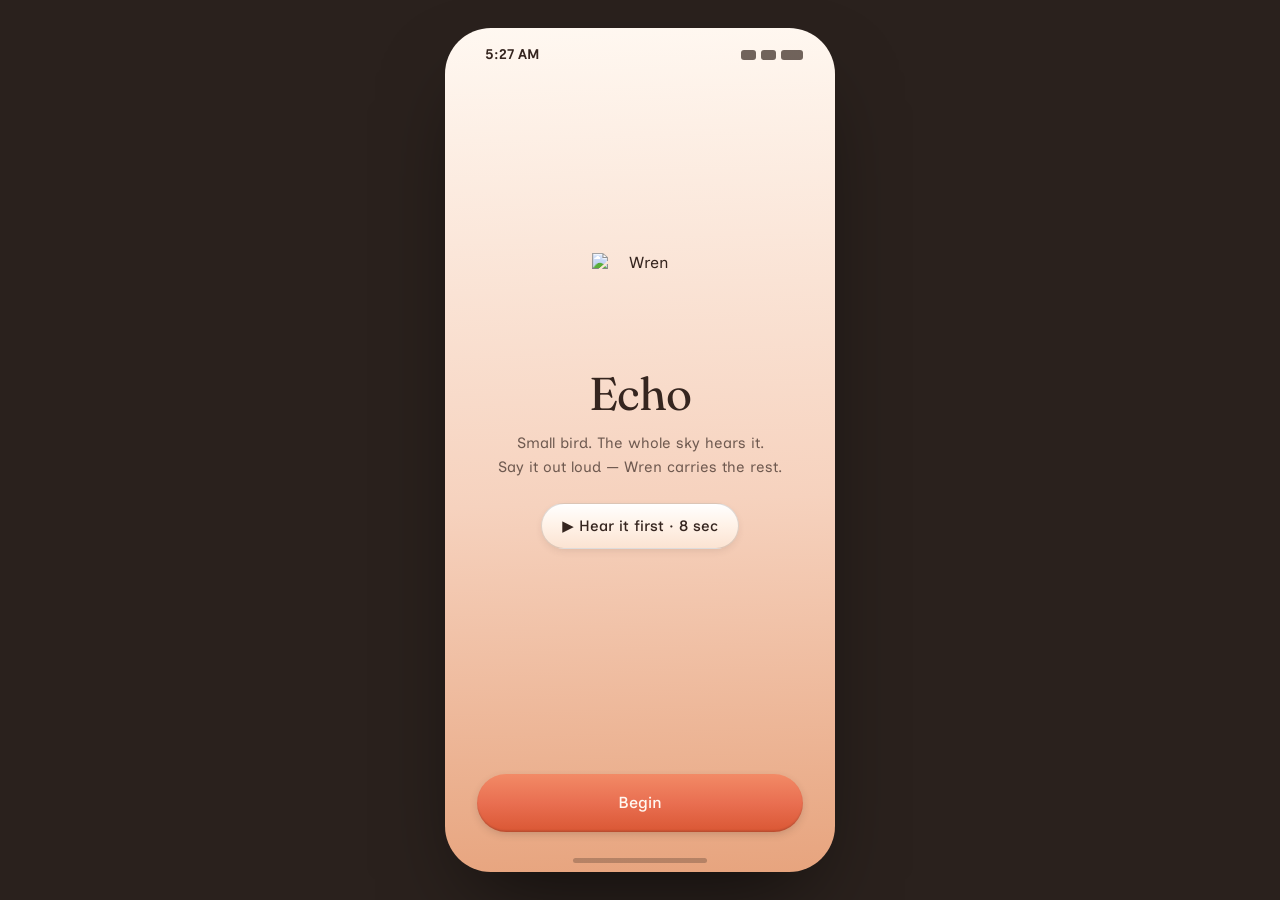
==== app/index.html @ 81ec8bd5 "Onboarding 按新 Figma 重做：打字优先，改名 Echo app 叫 Echo，Wren 是里面那只鸟 —— 商店名管获客，角色管留存。  输入方式按题型分： - 短事实（城市/名字/工" ====
<!doctype html>
<html lang="en">
<head>
<meta charset="utf-8">
<meta name="viewport" content="width=device-width, initial-scale=1, viewport-fit=cover, maximum-scale=1">
<meta name="apple-mobile-web-app-capable" content="yes">
<meta name="theme-color" content="#FFF8F1">
<title>Echo</title>
<link rel="preconnect" href="https://fonts.googleapis.com">
<link rel="preconnect" href="https://fonts.gstatic.com" crossorigin>
<link href="https://fonts.googleapis.com/css2?family=Fraunces:ital,opsz,wght@0,9..144,300..700;1,9..144,300..700&family=Inclusive+Sans:ital,wght@0,300..700;1,300..700&display=swap" rel="stylesheet">
<link rel="stylesheet" href="app.css?v=1787794244">
<link rel="icon" href="assets/wren-app-icon.svg">
<link rel="apple-touch-icon" href="assets/logo-1024.png">
</head>
<body>

<div id="phone">
  <div id="grain"></div>

  <div class="statusbar">
    <span id="clock">9:41</span>
    <span class="g"><i></i><i></i><i></i></span>
  </div>

  <div id="stage"></div>

  <div class="tabs" id="tabs" style="display:none"></div>
  <div class="homebar"></div>
  <div class="toast" id="toast"></div>
</div>

<script src="speech.js?v=1787794244"></script>
<script src="generate.js?v=1787794244"></script>
<script src="app.js?v=1787794244"></script>
</body>
</html>
---- app/app.css ----
/* ═══════════════════════════════════════════════════
   Wren · Quiet Signal
   设计系统直译自 Figma 的变量与样式
   ═══════════════════════════════════════════════════ */

:root {
  /* colour */
  --ink:      #35251F;
  --ink-700:  #4A3529;
  --ink-500:  #6E5546;
  --ink-300:  #A18978;
  --signal:   #E96F51;
  --signal-lo:#F28A66;
  --signal-hi:#DA5734;
  --clay:     #E7A47E;
  --peach:    #F6D2BE;
  --paper:    #FFF8F1;
  --bone:     #F4F0E8;

  --fg:          var(--ink);
  --fg-2:        rgba(53, 37, 31, .70);
  --fg-3:        rgba(53, 37, 31, .48);
  --hairline:    rgba(53, 37, 31, .16);
  --frost:       rgba(255, 255, 255, .34);

  /* surfaces — the four times of day */
  /* 两套底，都来自 Figma 的填充样式：
     默认 Surface/Morning —— 浅顶暖底，onboarding / Welcome 用
     .clay 是那个叫 "dark" 的 —— 陶土顶浅底，Home 用，
     因为 Home 顶上压着奶白的鸟和 wordmark，浅底会让它们消失 */
  --surface: linear-gradient(178deg, #FFF8F1 0%, #F6D2BE 56%, #E7A47E 100%);
  --surface-clay: linear-gradient(180deg, #C28061 0%, #E8D6CB 60%, #DFD5CF 100%);

  /* press */
  --grad-signal: linear-gradient(180deg, #F28A66 0%, #E96F51 50%, #DA5734 100%);
  --grad-paper:  linear-gradient(180deg, #FFFFFF 0%, #FFF3E9 45%, #FBE3D2 100%);
  --lift-strong: inset 0 -1.5px 1.5px rgba(53,37,31,.20), 0 3px 10px -2px rgba(53,37,31,.24);
  --lift-soft:   0 3px 10px -3px rgba(53,37,31,.16);

  /* type */
  --serif: 'Fraunces', Georgia, serif;
  --sans:  'Inclusive Sans', -apple-system, system-ui, sans-serif;

  --r-sm: 12px; --r-md: 20px; --r-lg: 28px; --r-full: 999px;
  --ease-enter: cubic-bezier(.16, 1, .3, 1);
  --ease-breath: cubic-bezier(.37, 0, .63, 1);
}

* { box-sizing: border-box; margin: 0; padding: 0; -webkit-tap-highlight-color: transparent; }
html, body { height: 100%; overscroll-behavior: none; }
body {
  overflow: hidden;
  font-family: var(--sans);
  color: var(--fg);
  background: #2A211D;
  display: grid;
  place-items: center;
}

/* ── the device ─────────────────────────────────── */
#phone {
  /* color 必须在这里解析 —— 放在 body 上的话夜间模式换了 --fg 也没用，
     子元素继承的是算好的颜色值，不是变量 */
  color: var(--fg);
  position: relative;
  width: 390px; height: 844px;
  overflow: hidden;
  background: var(--surface);
  box-shadow: 0 40px 90px -30px rgba(0,0,0,.65);
}
/* 只有真正的窄屏才铺满。桌面上永远是一台 390×844 的手机 ——
   窗口不够高就整体缩放，不拉伸。 */
#phone { border-radius: 46px; transform-origin: center center; }
#phone.clay { background: var(--surface-clay); }
@media (max-width: 430px) {
  body { display: block; overflow: auto; }
  #phone { width: 100vw; height: 100dvh; border-radius: 0; box-shadow: none; transform: none !important; }
}

/* the grain lives on the device, above the gradient, under everything else */
#grain {
  position: absolute; inset: 0; z-index: 1; pointer-events: none;
  background-image: url('assets/grain-surface.png');
  background-size: 512px 512px;
  mix-blend-mode: overlay;
  opacity: .8;
}

/* ── screens ────────────────────────────────────── */
#stage { position: absolute; inset: 0; z-index: 2; }
.screen {
  position: absolute; inset: 0;
  display: flex; flex-direction: column;
  padding: 0 32px 34px;
  opacity: 0;
  transform: translateY(14px);
  pointer-events: none;
  transition: opacity .34s var(--ease-enter), transform .34s var(--ease-enter);
  overflow: hidden auto;
  -webkit-overflow-scrolling: touch;
}
.screen.on { opacity: 1; transform: none; pointer-events: auto; }
.screen.leaving { opacity: 0; transform: translateY(-10px); }

/* ── chrome ─────────────────────────────────────── */
.statusbar {
  position: absolute; inset: 0 0 auto; height: 54px; z-index: 5;
  display: flex; align-items: center; justify-content: space-between;
  padding: 0 32px 0 40px;
  font: 600 14px/1 var(--sans); color: var(--fg);
  pointer-events: none;
}
.statusbar .g { display: flex; gap: 5px; }
.statusbar .g i { width: 15px; height: 10px; border-radius: 3px; background: currentColor; opacity: .7; }
.statusbar .g i:nth-child(3) { width: 22px; }

.topbar { position: absolute; top: 62px; left: 28px; right: 28px; z-index: 4;
  display: flex; align-items: center; gap: 16px; }
.back { width: 26px; height: 26px; display: grid; place-items: center; cursor: pointer; flex: 0 0 auto; }
.back svg { width: 16px; height: 16px; stroke: var(--fg); fill: none; stroke-width: 1.8;
  stroke-linecap: round; stroke-linejoin: round; }
.progress { flex: 1; height: 4px; border-radius: 999px; background: rgba(53,37,31,.22); overflow: hidden; }
.progress i { display: block; height: 100%; border-radius: 999px; background: var(--fg); opacity: .55;
  width: 0; transition: width .4s var(--ease-enter); }

.homebar { position: absolute; bottom: 9px; left: 50%; transform: translateX(-50%);
  width: 134px; height: 5px; border-radius: 3px; background: var(--fg); opacity: .28; z-index: 6; }

/* ── type ───────────────────────────────────────── */
.q { font: 400 27px/36px var(--serif); margin-top: 128px; }
.q em { font-style: italic; }
.note { font: 400 15px/22px var(--sans); color: var(--fg-3); margin-top: 12px; }
.eyebrow { font: 500 11px/16px var(--sans); letter-spacing: .14em; text-transform: uppercase; color: var(--fg-2); }
.mirror { font: 400 26px/38px var(--serif); margin-top: 180px; white-space: pre-line; }
.mirror i { font-style: italic; }

/* ── buttons ────────────────────────────────────── */
.btn {
  border: 0; width: 100%; height: 58px; border-radius: var(--r-full);
  font: 500 16px/1 var(--sans); letter-spacing: .01em; cursor: pointer;
  display: grid; place-items: center;
  background: var(--grad-signal); color: var(--paper);
  box-shadow: var(--lift-strong);
  transition: transform .16s var(--ease-enter), opacity .2s;
}
.btn:active { transform: scale(.98); }
.btn[disabled] { opacity: .4; pointer-events: none; }
.btn.paper { background: var(--grad-paper); color: var(--fg); border: 1px solid var(--hairline);
  box-shadow: var(--lift-soft); }
.btn.ghost { background: none; box-shadow: none; color: var(--fg); height: 44px;
  text-decoration: underline; text-underline-offset: 6px; text-decoration-thickness: 1.5px;
  text-decoration-color: rgba(53,37,31,.42); }

.chip {
  border: 1px solid var(--hairline); border-radius: var(--r-full);
  padding: 13px 20px; font: 500 15px/18px var(--sans); color: var(--fg);
  background: var(--grad-paper); box-shadow: var(--lift-soft);
  cursor: pointer; transition: transform .14s var(--ease-enter);
}
.chip:active { transform: scale(.97); }
.chip.on { background: var(--grad-signal); color: var(--paper); border-color: transparent;
  box-shadow: var(--lift-strong); }
.chips { display: flex; flex-wrap: wrap; gap: 10px; }
.chips.stack { flex-direction: column; align-items: flex-start; }

/* ── input ──────────────────────────────────────── */
.pill {
  display: flex; align-items: center; gap: 10px;
  height: 64px; padding: 0 8px 0 26px; border-radius: var(--r-full);
  background: var(--grad-paper); border: 1px solid var(--hairline);
  box-shadow: inset 0 2px 3px rgba(53,37,31,.08), 0 4px 12px -2px rgba(53,37,31,.12);
}
.pill input {
  flex: 1; min-width: 0; border: 0; background: none; outline: none;
  font: 400 17px/23px var(--serif); color: var(--fg);
}
.pill input::placeholder { font-style: italic; color: var(--fg-3); }
.round {
  width: 48px; height: 48px; border-radius: 999px; border: 0; flex: 0 0 auto;
  background: var(--grad-signal); box-shadow: var(--lift-strong);
  display: grid; place-items: center; cursor: pointer;
  transition: transform .16s var(--ease-enter);
}
.round:active { transform: scale(.94); }
.round svg { width: 22px; height: 22px; stroke: var(--paper); fill: none; stroke-width: 2;
  stroke-linecap: round; stroke-linejoin: round; }

.field {
  width: 100%; border-radius: 26px; padding: 22px;
  background: var(--grad-paper); border: 1px solid var(--hairline); box-shadow: var(--lift-soft);
  font: 400 19px/29px var(--serif); color: var(--fg);
  outline: none; resize: none; min-height: 150px;
}

/* ── the mark: 品牌方的实际素材，四个状态 ─────── */
/* full      太阳 → 点 → 鸟 → 线      都在
   listening 鸟 + 弧线                它在听你
   flying    鸟飞上去                 它带着话走了
   rehearse  鸟在说                   它在念给你听            */
.hero { width: 326px; margin: 0 auto; flex: 0 0 auto; display: block; }
.hero img { width: 100%; height: auto; display: block; }
.hero[data-state="flying"] { width: 190px; }
@keyframes breathe { 0% { transform: scale(.86); } 40% { transform: scale(1); } 100% { transform: scale(.86); } }

/* ── waveform ───────────────────────────────────── */
.wave { display: flex; align-items: center; justify-content: center; gap: 4px; height: 76px; }
.wave i { width: 4px; border-radius: 999px; background: var(--signal); height: 8px;
  transition: height .09s linear; }
.wave.idle i { background: var(--fg); opacity: .34; }

/* ── layout helpers ─────────────────────────────── */
.grow { flex: 1; }
.foot { margin-top: auto; display: flex; flex-direction: column; gap: 14px; padding-bottom: 6px; }
.center { text-align: center; }
.stack { display: flex; flex-direction: column; }
.gap-s { gap: 10px; } .gap-m { gap: 18px; } .gap-l { gap: 28px; }

/* ── person cards ───────────────────────────────── */
.person { display: flex; align-items: center; gap: 12px; padding: 14px 16px 14px 18px;
  border-radius: var(--r-md); background: var(--grad-paper); border: 1px solid var(--hairline);
  box-shadow: var(--lift-soft); }
.person .who { flex: 1; min-width: 0; }
.person .who b { display: block; font: 400 18px/24px var(--serif); }
.person .who span { display: block; font: 400 14px/19px var(--sans); color: var(--fg-3); margin-top: 3px; }
.person .x { font-size: 20px; color: var(--fg-3); cursor: pointer; line-height: 1; }
.dashed { border: 1.4px dashed var(--hairline); border-radius: var(--r-md); background: none;
  padding: 17px; font: 500 15px/20px var(--sans); color: var(--fg-2); cursor: pointer; width: 100%; }

/* ── vagueness mark (the proofreader's underline) ─ */
.vague { text-decoration: underline wavy var(--signal); text-underline-offset: 6px;
  text-decoration-thickness: 2px; cursor: pointer; }
.suggests { margin-top: 16px; display: flex; flex-direction: column; gap: 9px; align-items: flex-start; }
.suggests .chip { font-family: var(--serif); font-weight: 400; font-size: 15px; }
.suggests .chip::before { content: '+ '; color: var(--signal); font-family: var(--sans); }

/* ── player ─────────────────────────────────────── */
.line { font: 400 26px/36px var(--serif); }
.scrub { height: 3px; border-radius: 2px; background: var(--hairline); position: relative; }
.scrub i { position: absolute; inset: 0 auto 0 0; border-radius: 2px; background: var(--signal); width: 0; }
.times { display: flex; justify-content: space-between; font: 500 11px/16px var(--sans); color: var(--fg-3); }
.transport { display: flex; align-items: center; justify-content: center; gap: 32px; }
.big {
  width: 84px; height: 84px; border-radius: 999px; border: 0; cursor: pointer;
  background: var(--grad-signal); box-shadow: var(--lift-strong);
  display: grid; place-items: center;
}
.big svg { width: 30px; height: 30px; fill: var(--paper); }
.ic { width: 30px; height: 30px; cursor: pointer; }
.ic svg { width: 100%; height: 100%; stroke: var(--fg); fill: none; stroke-width: 1.7;
  stroke-linecap: round; stroke-linejoin: round; }

/* ── tab bar ────────────────────────────────────── */
.tabs {
  position: absolute; left: 32px; right: 32px; bottom: 24px; height: 68px; z-index: 5;
  border-radius: 999px; background: var(--grad-paper); border: 1px solid var(--hairline);
  box-shadow: 0 10px 28px -4px rgba(53,37,31,.18);
  display: flex; align-items: center; justify-content: space-between; padding: 0 34px;
}
.tabs button { background: none; border: 0; cursor: pointer; padding: 8px; }
.tabs svg { width: 24px; height: 24px; stroke: var(--fg); fill: none; stroke-width: 1.7;
  opacity: .38; stroke-linecap: round; stroke-linejoin: round; }
.tabs button.on svg { opacity: 1; }
.tabs button.on svg.filled { fill: var(--fg); stroke: none; }

/* ── cards ──────────────────────────────────────── */
.card { border-radius: var(--r-lg); overflow: hidden; position: relative;
  background: var(--frost); border: 1px solid var(--hairline); box-shadow: var(--lift-soft); }
.rail { display: flex; gap: 14px; overflow-x: auto; scrollbar-width: none;
  margin: 0 -32px; padding: 0 32px 8px; }
.rail::-webkit-scrollbar { display: none; }
.sess { flex: 0 0 246px; border-radius: var(--r-lg); overflow: hidden; background: var(--grad-paper);
  border: 1px solid var(--hairline); box-shadow: var(--lift-soft); cursor: pointer; }
.sess .art { height: 132px; background: var(--grad-signal); position: relative; }
.sess .art::after { content: ''; position: absolute; inset: 0;
  background-image: url('assets/grain-card.png'); background-size: 512px; mix-blend-mode: overlay; opacity: .6; }
.sess .body { padding: 16px 18px 18px; }
.sess .body small { font: 500 11px/16px var(--sans); letter-spacing: .14em; text-transform: uppercase; color: var(--fg-3); }
.sess .body p { font: 400 19px/26px var(--serif); margin-top: 7px; }

/* ── misc ───────────────────────────────────────── */
.wordmark { font: 400 46px/1 var(--serif); letter-spacing: -.02em; }
.tag { font: italic 400 19px/28px var(--serif); color: var(--fg-2); }
.sheet {
  position: absolute; left: 0; right: 0; bottom: 0; z-index: 20;
  background: var(--paper); border-radius: 30px 30px 0 0; padding: 28px 30px 34px;
  transform: translateY(110%); transition: transform .36s var(--ease-enter);
  box-shadow: 0 -12px 40px rgba(53,37,31,.2);
}
.sheet.on { transform: none; }
.scrim { position: absolute; inset: 0; z-index: 19; background: rgba(23,14,10,.5);
  opacity: 0; pointer-events: none; transition: opacity .3s; }
.scrim.on { opacity: 1; pointer-events: auto; }
.sheet input, .sheet textarea {
  width: 100%; border: 0; outline: none; border-radius: 16px; background: #F5F1E9;
  padding: 16px 20px; font: 400 16px/22px var(--sans); color: var(--ink); margin-top: 12px; resize: none;
}
.toast { position: absolute; left: 32px; right: 32px; bottom: 110px; z-index: 30;
  background: var(--ink); color: var(--paper); border-radius: 18px; padding: 14px 18px;
  font: 400 14px/20px var(--sans); opacity: 0; transform: translateY(10px);
  transition: all .3s var(--ease-enter); pointer-events: none; }
.toast.on { opacity: 1; transform: none; }

/* 照片打底的屏（Story Intro / Player）—— 不是夜间模式，
   是这一屏本来就压在一张虚化的照片上，所以文字要浅 */
.screen.on-photo {
  --fg: var(--paper);
  --fg-2: rgba(255,248,241,.72);
  --fg-3: rgba(255,248,241,.50);
  --hairline: rgba(255,248,241,.20);
  color: var(--paper);
}

/* ── scene：点进去之后还在同一张图里 ──────────── */
.scene { position: absolute; inset: 0; z-index: -1; overflow: hidden; border-radius: inherit; }
.scene .shot {
  position: absolute; inset: -60px -50px;
  background-size: cover; background-position: center 30%;
  filter: blur(42px) saturate(.9);
  transform: scale(1.06);
}
.scene .dim { position: absolute; inset: 0; background: rgba(14, 9, 8, .48); }
.scene .vig {
  position: absolute; inset: 0;
  background: linear-gradient(180deg, rgba(11,8,6,.55) 0%, rgba(11,8,6,0) 32%,
                                       rgba(11,8,6,0) 46%, rgba(11,8,6,.80) 100%);
}
/* 卡片的 art 现在放照片，颗粒层要退一点，不然照片会脏 */
.sess .art::after { opacity: .28; }

/* ── 白底组件的文字永远是墨色 ────────────────────
   chip / 次级按钮 / 输入框 / 卡片的底在夜间模式下依然是白的，
   文字却跟着 --fg 翻成了纸白 —— 白字压白底，全没了。
   凡是自带浅色背景的组件，一律锁死墨色，不参与模式切换。   */
.chip:not(.on),
.btn.paper,
.pill,
.pill input,
.field,
.person,
.dashed,
.sess .body,
.sheet,
.tabs { color: var(--ink); }

.pill input::placeholder { color: rgba(53, 37, 31, .45); }
.person .who span,
.sess .body small { color: rgba(53, 37, 31, .52); }
.person .x,
.dashed { color: rgba(53, 37, 31, .58); }
.tabs svg { stroke: var(--ink); }
.tabs button.on svg.filled { fill: var(--ink); stroke: none; }
.chip:not(.on) { border-color: rgba(53, 37, 31, .16); }

/* ── 顶端压在陶土色上的东西用奶白 ─────────────── */
/* 奶白只在陶土底上成立 */
#phone.clay .brand-top { color: var(--paper); }
#phone.clay .brand-top .ic svg { stroke: var(--paper); }

/* ── Welcome：标记 + 名字 + 一句，按钮后到 ────── */
.mark-img { width: 96px; height: 96px; margin: 0 auto; display: block; }
.fade-up { opacity: 0; transform: translateY(10px); animation: fadeUp .7s var(--ease-enter) forwards; }
@keyframes fadeUp { to { opacity: 1; transform: none; } }

/* ── onboarding 输入区 ─────────────────────────── */
.autofill {
  display: inline-flex; align-items: center; gap: 7px; align-self: flex-start;
  padding: 8px 14px 8px 11px; border-radius: 999px;
  background: var(--grad-paper); border: 1px solid var(--hairline);
  box-shadow: var(--lift-soft); color: var(--ink);
  font: 500 14px/18px var(--sans); cursor: pointer;
}
.note.small { font-size: 13px; line-height: 18px; margin: 0; }

/* ── 自拍 ──────────────────────────────────────── */
.cam {
  width: 268px; height: 320px; margin: 26px auto 0; border-radius: 140px / 160px;
  overflow: hidden; background: rgba(53,37,31,.12); position: relative;
}
.cam video, .cam img { width: 100%; height: 100%; object-fit: cover; display: block;
  transform: scaleX(-1); }
.cam.still img { transform: none; }
.shutter {
  width: 72px; height: 72px; border-radius: 999px; border: 0; cursor: pointer;
  background: var(--paper); box-shadow: 0 0 0 4px rgba(255,248,241,.55), var(--lift-soft);
  transition: transform .16s var(--ease-enter);
}
.shutter:active { transform: scale(.93); }
.camrow { display: flex; align-items: center; justify-content: center; gap: 34px; margin-top: 26px; }
.camrow .side { width: 44px; height: 44px; border-radius: 999px; display: grid; place-items: center;
  background: var(--grad-paper); border: 1px solid var(--hairline); box-shadow: var(--lift-soft);
  cursor: pointer; }
.camrow .side svg { width: 20px; height: 20px; stroke: var(--ink); fill: none; stroke-width: 1.7;
  stroke-linecap: round; stroke-linejoin: round; }
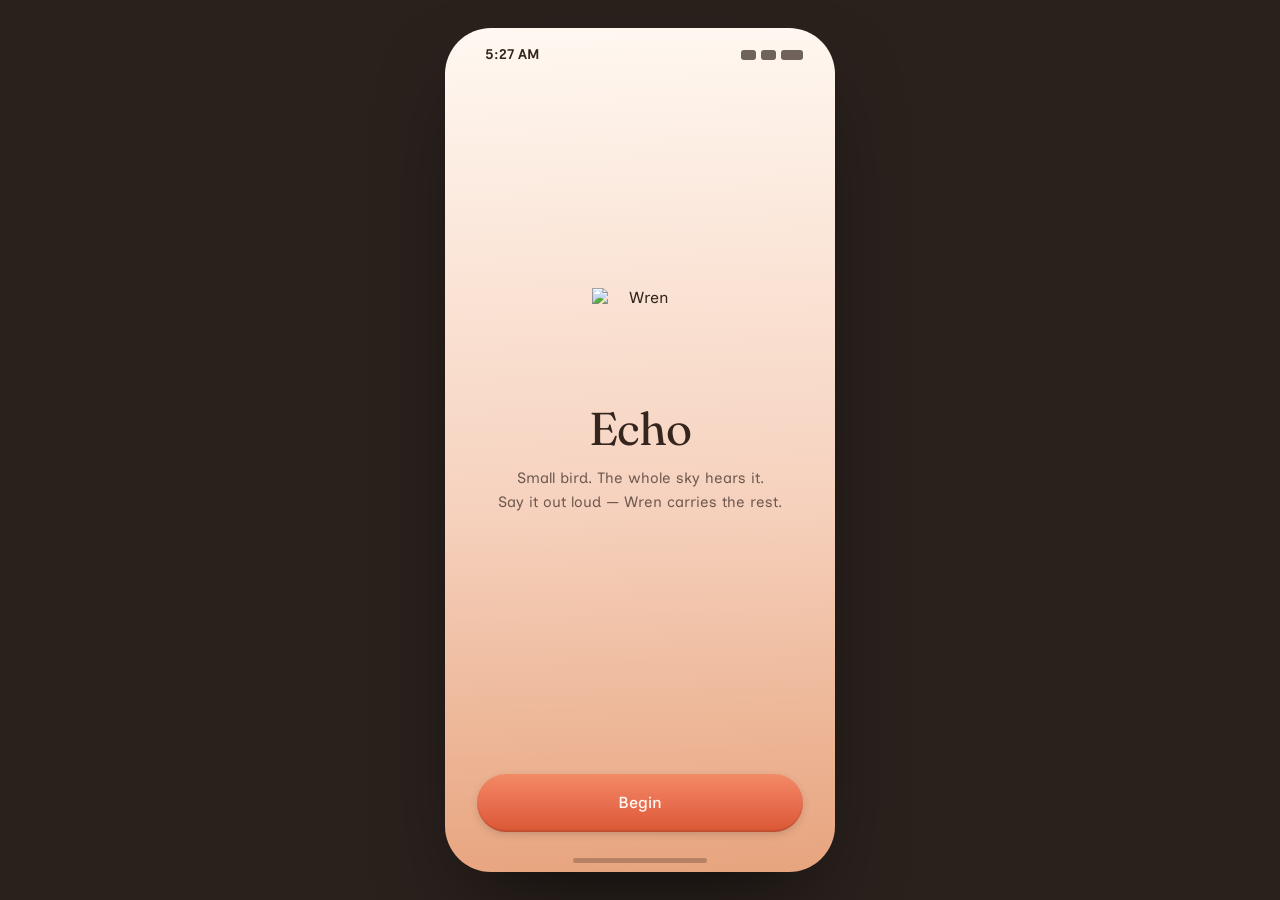
==== commit 20053a83: "Welcome 去掉试听按钮 跟 Figma 一致，也少一个岔路 —— 首屏只留一个动作。  Co-Authored-By: Claude Opus 5 <noreply@anthropic.com>" ====
--- a/app/index.html
+++ b/app/index.html
@@ -9,7 +9,7 @@
 <link rel="preconnect" href="https://fonts.googleapis.com">
 <link rel="preconnect" href="https://fonts.gstatic.com" crossorigin>
 <link href="https://fonts.googleapis.com/css2?family=Fraunces:ital,opsz,wght@0,9..144,300..700;1,9..144,300..700&family=Inclusive+Sans:ital,wght@0,300..700;1,300..700&display=swap" rel="stylesheet">
-<link rel="stylesheet" href="app.css?v=1787794244">
+<link rel="stylesheet" href="app.css?v=1787794656">
 <link rel="icon" href="assets/wren-app-icon.svg">
 <link rel="apple-touch-icon" href="assets/logo-1024.png">
 </head>
@@ -30,8 +30,8 @@
   <div class="toast" id="toast"></div>
 </div>
 
-<script src="speech.js?v=1787794244"></script>
-<script src="generate.js?v=1787794244"></script>
-<script src="app.js?v=1787794244"></script>
+<script src="speech.js?v=1787794656"></script>
+<script src="generate.js?v=1787794656"></script>
+<script src="app.js?v=1787794656"></script>
 </body>
 </html>
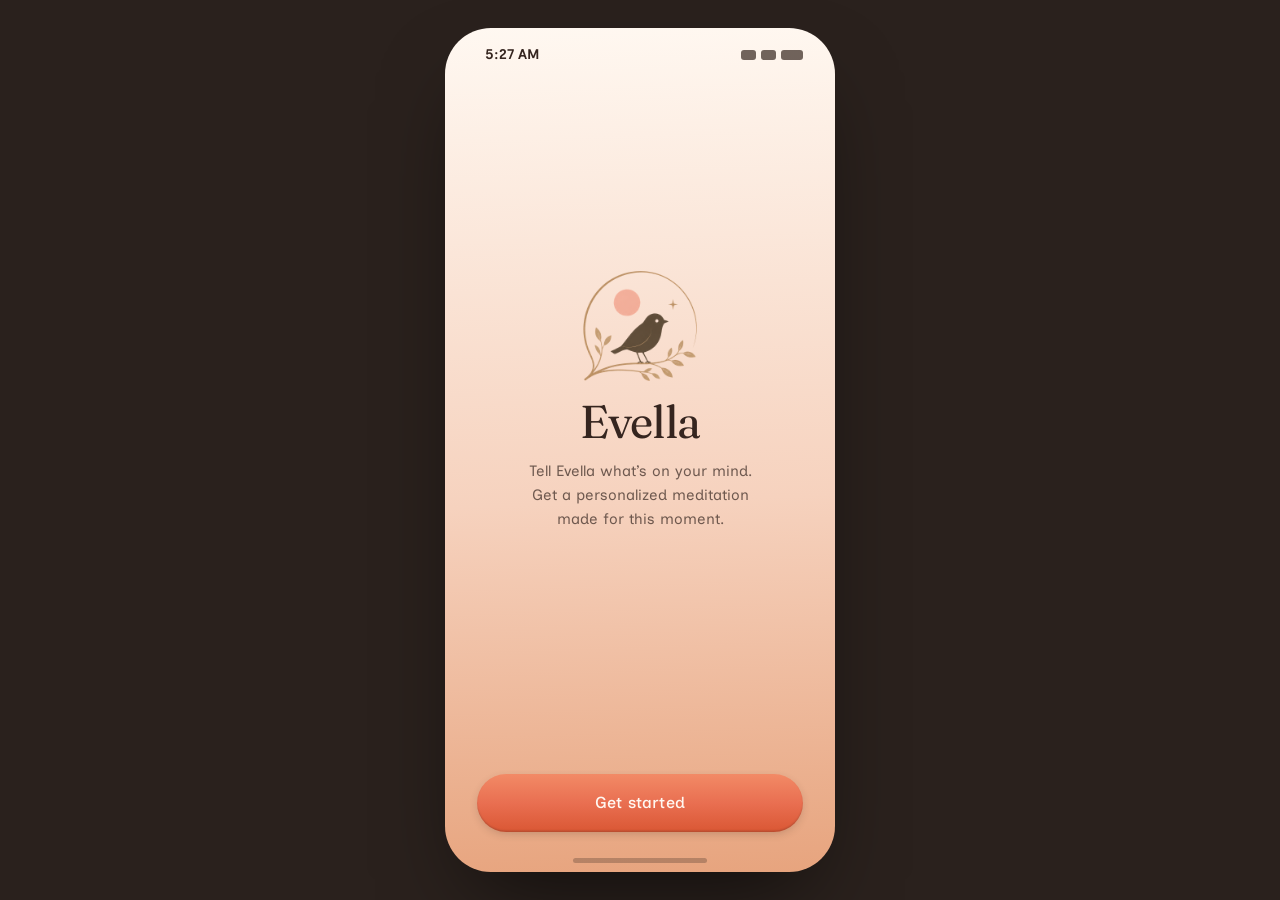
==== commit dfb669e0: "改名 Evella Figma 240:988 里 Welcome 的 wordmark 换成了 Evella。 全部界面文案里的 Wren / Echo 一律改成 Evella， 生成模块的标识符也" ====
--- a/app/index.html
+++ b/app/index.html
@@ -5,11 +5,11 @@
 <meta name="viewport" content="width=device-width, initial-scale=1, viewport-fit=cover, maximum-scale=1">
 <meta name="apple-mobile-web-app-capable" content="yes">
 <meta name="theme-color" content="#FFF8F1">
-<title>Echo</title>
+<title>Evella</title>
 <link rel="preconnect" href="https://fonts.googleapis.com">
 <link rel="preconnect" href="https://fonts.gstatic.com" crossorigin>
 <link href="https://fonts.googleapis.com/css2?family=Fraunces:ital,opsz,wght@0,9..144,300..700;1,9..144,300..700&family=Inclusive+Sans:ital,wght@0,300..700;1,300..700&display=swap" rel="stylesheet">
-<link rel="stylesheet" href="app.css?v=1787794656">
+<link rel="stylesheet" href="app.css?v=1788387477">
 <link rel="icon" href="assets/wren-app-icon.svg">
 <link rel="apple-touch-icon" href="assets/logo-1024.png">
 </head>
@@ -30,8 +30,9 @@
   <div class="toast" id="toast"></div>
 </div>
 
-<script src="speech.js?v=1787794656"></script>
-<script src="generate.js?v=1787794656"></script>
-<script src="app.js?v=1787794656"></script>
+<script src="echo/ambient.js?v=1788387477"></script>
+<script src="speech.js?v=1788387477"></script>
+<script src="generate.js?v=1788387477"></script>
+<script src="app.js?v=1788387477"></script>
 </body>
 </html>
--- a/app/app.css
+++ b/app/app.css
@@ -1,5 +1,5 @@
 /* ═══════════════════════════════════════════════════
-   Wren · Quiet Signal
+   Evella · Quiet Signal
    设计系统直译自 Figma 的变量与样式
    ═══════════════════════════════════════════════════ */
 
@@ -357,7 +357,7 @@
 #phone.clay .brand-top .ic svg { stroke: var(--paper); }
 
 /* ── Welcome：标记 + 名字 + 一句，按钮后到 ────── */
-.mark-img { width: 96px; height: 96px; margin: 0 auto; display: block; }
+.mark-img { width: 114px; height: auto; margin: 0 auto; display: block; }
 .fade-up { opacity: 0; transform: translateY(10px); animation: fadeUp .7s var(--ease-enter) forwards; }
 @keyframes fadeUp { to { opacity: 1; transform: none; } }
 
@@ -391,3 +391,120 @@
   cursor: pointer; }
 .camrow .side svg { width: 20px; height: 20px; stroke: var(--ink); fill: none; stroke-width: 1.7;
   stroke-linecap: round; stroke-linejoin: round; }
+
+/* ── 播放器：歌词式轮播（与 /echo 同一套） ────── */
+.lyrics { flex: 1; display: flex; flex-direction: column; justify-content: center;
+  gap: 18px; padding: 20px 0 8px; min-height: 0; }
+.lyric {
+  font: 400 30px/40px var(--serif); color: var(--paper);
+  opacity: 0; transform: translateY(16px); filter: blur(3px);
+  transition: opacity .55s var(--ease-enter), transform .55s var(--ease-enter), filter .55s var(--ease-enter);
+}
+.lyric.prev, .lyric.next { opacity: .24; transform: none; filter: none;
+  font-size: 20px; line-height: 28px; }
+.lyric.now { opacity: 1; transform: none; filter: none; }
+
+/* 播放页坐在压暗的封面上，整屏的墨色文字都要翻成纸色 */
+.onscene { display: flex; flex-direction: column; height: 100%; color: var(--paper); }
+.onscene .times, .onscene .stack > div:first-child { color: rgba(255, 248, 241, .58); }
+.onscene .ic svg { stroke: var(--paper); }
+.onscene .scrub { background: rgba(255, 248, 241, .22); }
+.onscene .scrub i { background: var(--paper); }
+.onscene .back svg { stroke: var(--paper); }
+
+/* ═══ Home v2 —— 照 Figma 4:8 还原 ═══════════════
+   整屏出血：人像从顶部压下来，底部用一条 alpha 渐变化进陶土底。 */
+.screen.bleed { padding: 0; }
+
+.hero-photo {
+  position: absolute; inset: 0 0 auto; height: 520px; z-index: 0; pointer-events: none;
+  -webkit-mask-image: linear-gradient(180deg, #000 0 21.15%, transparent 100%);
+          mask-image: linear-gradient(180deg, #000 0 21.15%, transparent 100%);
+}
+.hero-photo img { width: 100%; height: 100%; object-fit: cover; display: block; }
+/* #grain 在 stage 底下，照片会盖住它 —— 这里补一层，
+   照片才有和设计稿一样的颗粒和亮度 */
+.hero-photo::after {
+  content: ''; position: absolute; inset: 0;
+  background: url('assets/grain-surface.png') 0 0 / 512px 512px;
+  mix-blend-mode: overlay; opacity: .8;
+}
+
+.h2-head { height: 110px; flex: 0 0 auto; }
+/* 半透明白 + 不做 backdrop-filter —— 滚动时会把合成器拖垮 */
+.h2-hero {
+  position: relative; z-index: 1; flex: 0 0 auto;
+  margin-top: 80px; padding: 24px;
+  background: rgba(255,255,255,.10);
+  display: flex; flex-direction: column; gap: 16px;
+}
+.h2-q {
+  font: 400 24px/1.4 var(--serif); letter-spacing: -.24px;
+  text-align: center; color: var(--ink);
+}
+.h2-pill {
+  display: flex; align-items: center; gap: 10px;
+  height: 64px; padding: 0 6px 0 26px; border-radius: var(--r-full);
+  background: var(--grad-paper); border: 1px solid var(--hairline);
+  box-shadow: var(--lift-soft); overflow: hidden;
+}
+.h2-pill input {
+  flex: 1; min-width: 0; border: 0; background: none; outline: none;
+  font: 400 17px/24px var(--serif); color: var(--ink);
+}
+.h2-pill input::placeholder { font-style: italic; color: var(--ink-300); opacity: 1; }
+.h2-mic {
+  width: 52px; height: 52px; flex: 0 0 auto; border: 0; border-radius: var(--r-full);
+  background: var(--grad-signal); box-shadow: var(--lift-strong);
+  display: grid; place-items: center; cursor: pointer;
+  transition: transform .16s var(--ease-enter);
+}
+.h2-mic:active { transform: scale(.94); }
+.h2-mic svg { width: 26px; height: 26px; stroke: var(--paper); fill: none; stroke-width: 2;
+  stroke-linecap: round; stroke-linejoin: round; }
+
+.h2-sugg { display: flex; flex-wrap: wrap; gap: 9px; padding: 0 24px; }
+.h2-sugg button {
+  border: 1px solid var(--hairline); border-radius: var(--r-full);
+  padding: 8px 16px; background: none; cursor: pointer;
+  font: 400 14px/20px var(--serif); color: var(--ink);
+  filter: drop-shadow(0 3px 5px rgba(53,37,31,.16));
+}
+.h2-sugg button:active { transform: scale(.97); }
+
+.h2-foryou { position: relative; z-index: 1; flex: 0 0 auto;
+  padding: 48px 24px 0; font: 400 26px/34px var(--serif); color: var(--ink); }
+
+.h2-rail { position: relative; z-index: 1; flex: 0 0 auto;
+  display: flex; gap: 14px; padding: 14px 24px 130px;
+  overflow-x: auto; scrollbar-width: none; }
+.h2-rail::-webkit-scrollbar { display: none; }
+.h2-card {
+  flex: 0 0 246px; height: 300px; border-radius: var(--r-lg); overflow: hidden;
+  background: rgba(255,255,255,.72); cursor: pointer;
+  display: flex; flex-direction: column;
+}
+.h2-card:active { transform: scale(.985); }
+.h2-card .art { position: relative; flex: 0 0 222px; overflow: hidden;
+  background: url('assets/home/card-art.png') center/cover; }
+.h2-card .art .shot { position: absolute; left: 0; top: -53px; width: 100%; height: 328px;
+  object-fit: cover; opacity: .6; }
+/* orb-mark：卡面左上那团很淡的白光 */
+.h2-card .art::after {
+  content: ''; position: absolute; left: 91px; top: 48px; width: 64px; height: 62px;
+  border-radius: 50%; opacity: .5;
+  background: radial-gradient(closest-side, rgba(255,255,255,.72), rgba(255,255,255,.24) 55%, transparent 100%);
+}
+.h2-card .min {
+  position: absolute; left: 16px; top: 15px; z-index: 2;
+  font: 500 11px/16px var(--sans); letter-spacing: 1.54px; text-transform: uppercase;
+  color: var(--paper);
+}
+.h2-card .body { flex: 1; padding: 8px 16px; overflow: hidden; }
+.h2-card .body p { font: 400 20px/27px var(--serif); color: var(--ink); }
+.h2-card.plain .art { flex: 0 0 158px; background-image: url('assets/home/card-art-2.png'); }
+.h2-card.plain .body { padding: 18px; display: flex; flex-direction: column; gap: 10px; }
+.h2-card.plain .body small {
+  font: 500 11px/16px var(--sans); letter-spacing: 1.54px; text-transform: uppercase;
+  color: var(--ink-300);
+}
